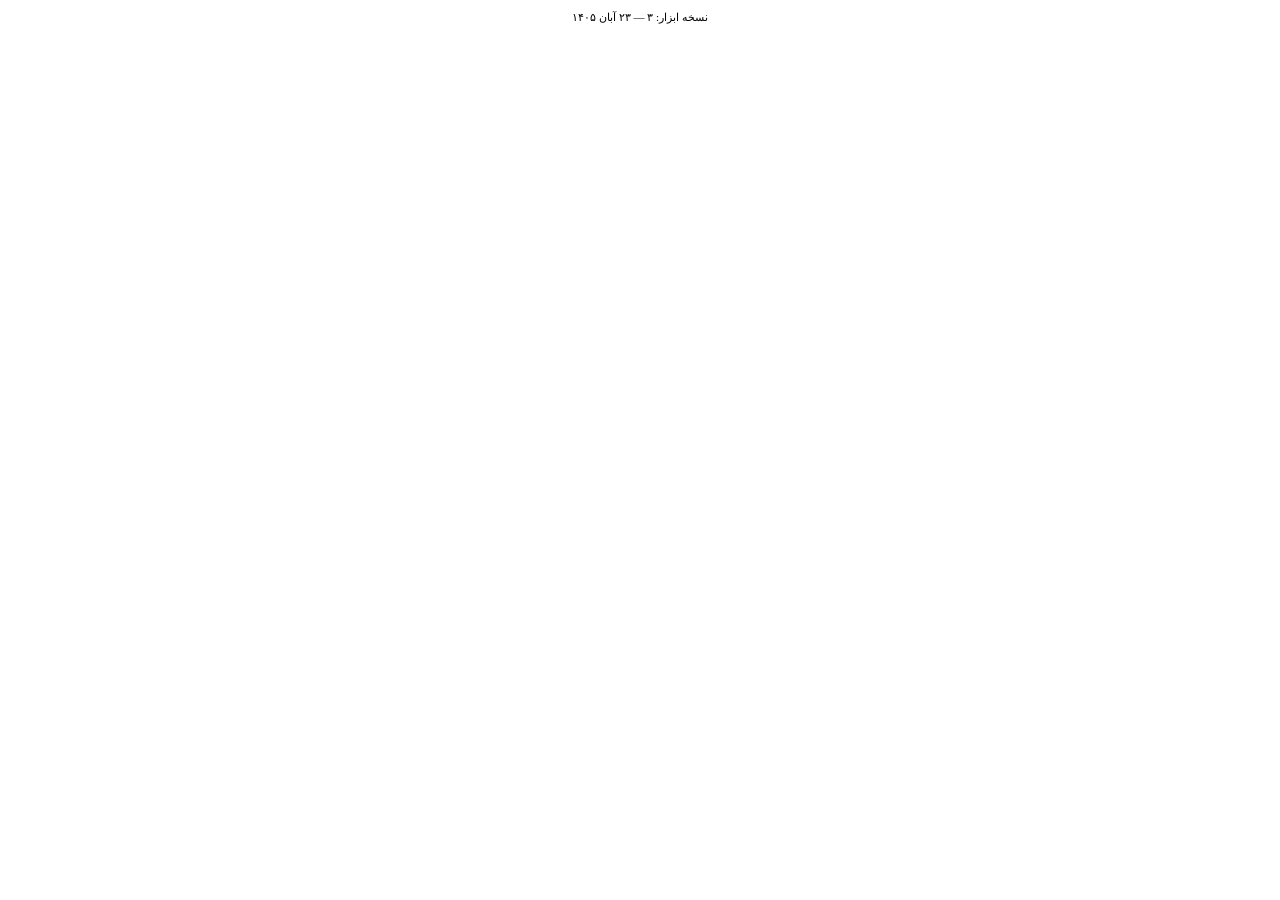
==== admin-tool.html @ 22c824c2 "admin-tool.html" ====
<!DOCTYPE html>
<html lang="fa" dir="rtl">
<head>
<meta charset="utf-8">
<meta name="viewport" content="width=device-width, initial-scale=1, viewport-fit=cover">
<meta name="theme-color" content="#4a4fd1">
<title>ابزار مدیر: اشتراک و کد فعال‌سازی</title>
<link rel="stylesheet" href="app/app.css">
</head>
<body class="adm">
<div class="w" id="app"></div>
<p class="mu" style="text-align:center;font-size:11px">نسخه ابزار: ۳ — ۲۳ آبان ۱۴۰۵</p>
<script src="app/qr-lib.js"></script>
<script src="app/jcal.js"></script>
<script src="app/util.js"></script>
<script src="app/admin.js"></script>
</body>
</html>
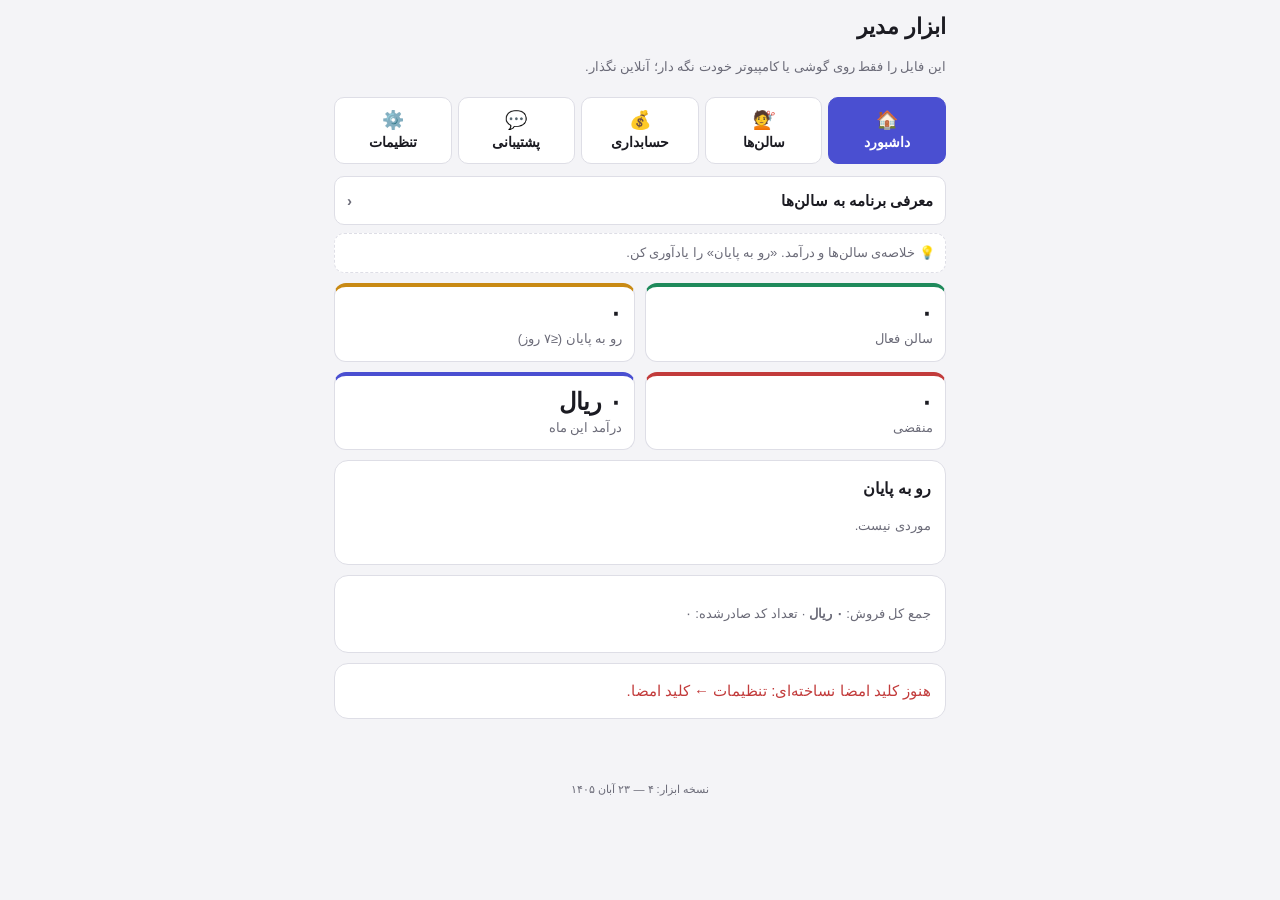
==== commit 54073bc6: "admin-tool.html" ====
--- a/admin-tool.html
+++ b/admin-tool.html
@@ -9,7 +9,7 @@
 </head>
 <body class="adm">
 <div class="w" id="app"></div>
-<p class="mu" style="text-align:center;font-size:11px">نسخه ابزار: ۳ — ۲۳ آبان ۱۴۰۵</p>
+<p class="mu" style="text-align:center;font-size:11px">نسخه ابزار: ۴ — ۲۳ آبان ۱۴۰۵</p>
 <script src="app/qr-lib.js"></script>
 <script src="app/jcal.js"></script>
 <script src="app/util.js"></script>
--- a/app/app.css
+++ b/app/app.css
@@ -0,0 +1,76 @@
+:root{box-sizing:border-box;--bg:#f7f5f2;--card:#fff;--tx:#1d1b19;--mu:#6b665f;--ac:#b4456b;--acx:#fff;--bd:#e3ded7;--ok:#1f8a5b;--er:#c23b3b;--wn:#c98a14;--in:#2f6fb5}
+body.adm{--bg:#f4f4f7;--tx:#1b1b22;--mu:#6b6b78;--ac:#4a4fd1;--bd:#dedee6}
+@media (prefers-color-scheme:dark){:root:not([data-theme="light"]){color-scheme:dark;--bg:#161413;--card:#201d1c;--tx:#f1ede8;--mu:#a29b93;--acx:#1a1214;--bd:#3a3532;--ok:#4cc38a;--er:#ff7b7b;--wn:#e8b04a;--in:#6fa8e8}
+ body.adm:not([data-theme="light"]){--bg:#14141a;--card:#1e1e26;--tx:#eeeef3;--mu:#9d9dac;--bd:#36363f}}
+*{box-sizing:border-box}
+html{scroll-padding-top:env(safe-area-inset-top,0px)}
+body{margin:0;background:var(--bg);color:var(--tx);font-family:Vazirmatn,Tahoma,"Segoe UI",sans-serif;line-height:1.7;font-size:15px;padding:env(safe-area-inset-top,0px) 0 env(safe-area-inset-bottom,0px)}
+.w{max-width:640px;margin:0 auto;padding:12px 14px 40px}
+h1{font-size:22px;font-weight:800;margin:6px 0;line-height:1.4}
+h2{font-size:16px;font-weight:800;margin:0 0 8px}
+.mu{color:var(--mu);font-size:13px}.ok{color:var(--ok)}.er{color:var(--er)}.wn{color:var(--wn)}
+.c{background:var(--card);border:1px solid var(--bd);border-radius:14px;padding:14px;margin:10px 0}
+input,select,textarea{width:100%;padding:10px;border:1px solid var(--bd);border-radius:10px;background:var(--bg);color:var(--tx);font:inherit;margin:4px 0}
+input[type=checkbox]{width:auto;margin:0 4px}
+textarea{resize:vertical}
+.r{display:flex;gap:8px}.r>*{flex:1;min-width:0}
+button{font:inherit;border:0;border-radius:10px;padding:9px 13px;background:var(--ac);color:var(--acx);cursor:pointer;margin:2px 0}
+button.g{background:transparent;color:var(--tx);border:1px solid var(--bd)}
+button.d{background:transparent;color:var(--er);border:1px solid var(--er)}
+button.ok2{background:var(--ok);color:#fff}
+button.on{background:var(--ac);color:var(--acx)}
+button:disabled{opacity:.4}
+.ch{display:flex;flex-wrap:wrap;gap:6px;margin:6px 0}
+.ch button{background:var(--bg);color:var(--tx);border:1px solid var(--bd)}
+.ch button.on{background:var(--ac);color:var(--acx);border-color:var(--ac)}
+.row{display:flex;justify-content:space-between;align-items:center;gap:8px;padding:8px 0;border-bottom:1px dashed var(--bd)}
+.row:last-child{border-bottom:0}
+.row small{display:block;color:var(--mu)}
+.ltr{direction:ltr;text-align:left;word-break:break-all;font-size:12px}
+input.ltr,textarea.ltr{font-size:14px}
+.hd{display:flex;align-items:center;gap:10px}.hd h1{flex:1;margin:0}
+.badge{font-size:12px;padding:2px 10px;border-radius:99px;border:1px solid currentColor;white-space:nowrap}
+/* منوی آبشاری */
+.tabs{display:flex;gap:6px;margin:10px 0 6px;position:sticky;top:0;z-index:5;background:var(--bg);padding:6px 0}
+.tab{flex:1;background:var(--card);color:var(--tx);border:1px solid var(--bd);font-weight:700;padding:10px 4px;margin:0;display:flex;flex-direction:column;align-items:center;gap:0;line-height:1.4;font-size:14px}
+.tab span{font-size:18px}
+.tab.on{background:var(--ac);color:var(--acx);border-color:var(--ac)}
+.menu{display:flex;flex-direction:column;gap:6px;margin:6px 0}
+.menu.lv1{margin-inline-start:14px}.menu.lv2{margin-inline-start:28px}
+.mi{display:flex;align-items:center;gap:8px;text-align:start;background:var(--card);color:var(--tx);border:1px solid var(--bd);padding:11px 12px;margin:0;font-weight:600}
+.mi .t{flex:1}.mi .ar{color:var(--mu)}
+.mi.on{background:var(--card);border-color:var(--ac);box-shadow:inset 4px 0 0 var(--ac);color:var(--ac)}
+.bd{background:var(--er);color:#fff;border-radius:99px;font-size:12px;padding:0 8px;min-width:22px;text-align:center}
+.cur{font-size:19px;font-weight:800;margin:14px 0 4px}
+/* باکس‌های آمار با نوار رنگی بالا */
+.stats{display:grid;grid-template-columns:repeat(2,1fr);gap:10px;margin:10px 0}
+.stat{background:var(--card);border:1px solid var(--bd);border-top:4px solid var(--sc,var(--ac));border-radius:12px;padding:10px 12px}
+.stat .sv{font-size:24px;font-weight:800;line-height:1.3}.stat .sl{color:var(--mu);font-size:13px}.stat .ss{font-size:12px;color:var(--mu)}
+/* تقویم */
+.cal{display:grid;grid-template-columns:repeat(7,1fr);gap:4px;text-align:center}
+.cal .h{font-size:12px;color:var(--mu)}
+.cal button{background:var(--bg);color:var(--tx);border:1px solid var(--bd);padding:8px 0;margin:0;position:relative}
+.cal button.today{border-color:var(--ac);font-weight:800}
+.cal button.sel{background:var(--ac);color:var(--acx)}
+.cal button.off{opacity:.45}
+/* رنگ و تعداد نوبت‌ها روی روز تقویم */
+.cal button{min-height:48px}
+.cal .cn{display:flex;justify-content:center;gap:2px;margin-top:2px;flex-wrap:wrap}
+.cal .cn b{font-size:10px;line-height:15px;min-width:15px;border-radius:99px;color:#fff;padding:0 3px;font-weight:700}
+.a1{background:var(--wn)}.a2{background:var(--in)}.a3{background:var(--ok)}.a4{background:var(--mu)}
+.lgd{display:flex;gap:10px;flex-wrap:wrap;font-size:12px;color:var(--mu);margin-top:6px}
+.lgd b{display:inline-block;width:10px;height:10px;border-radius:99px;margin-inline-end:4px;vertical-align:middle}
+.dp{width:100%;text-align:start;background:var(--bg);color:var(--tx);border:1px solid var(--bd);margin:4px 0;font-weight:500}
+.dpm{position:fixed;inset:0;background:rgba(0,0,0,.45);z-index:50;display:flex;align-items:center;justify-content:center;padding:14px}
+.dpm .c{width:100%;max-width:360px;margin:0}
+.lgi{max-height:60px;max-width:150px;border-radius:10px;object-fit:contain}
+.hdl{display:flex;align-items:center;gap:10px}
+.stars{display:flex;gap:6px;margin:6px 0}.stars button{background:var(--bg);color:var(--mu);border:1px solid var(--bd);font-size:20px;padding:4px 10px}.stars button.on{color:#e0a100;border-color:#e0a100}
+.st-new{color:var(--wn)}.st-ok{color:var(--in)}.st-done{color:var(--ok)}.st-rej{color:var(--er)}
+#qr{display:flex;justify-content:center;padding:8px;background:#fff;border-radius:10px;width:max-content;margin:8px auto}
+#qr svg{width:180px;height:180px}
+/* راهنمای کوتاه کنار منو */
+.tip{background:var(--card);border:1px dashed var(--bd);border-radius:10px;padding:8px 10px;margin:8px 0;font-size:13px;color:var(--mu)}
+hr{border:0;border-top:1px solid var(--bd);margin:12px 0}
+.pre{white-space:pre-wrap;background:var(--bg);border:1px dashed var(--bd);border-radius:10px;padding:8px;font-size:13px}
+@media print{.tabs,.menu,button{display:none}}
